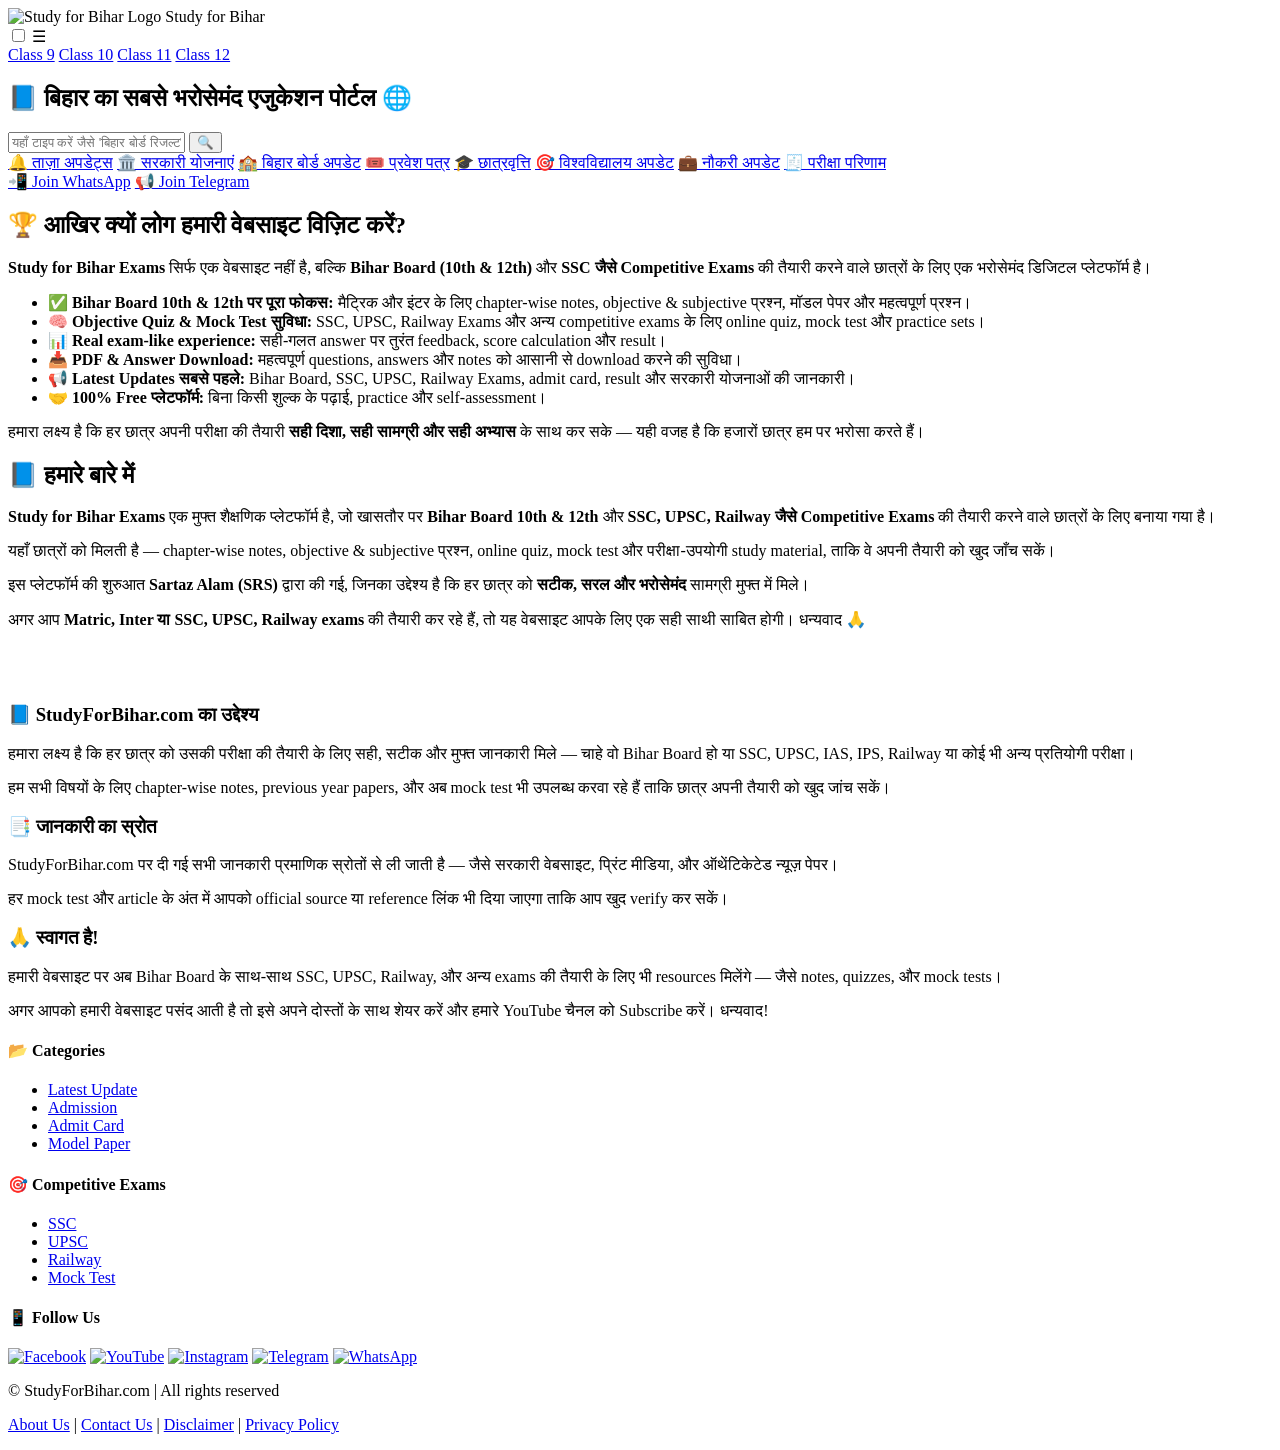
==== index.html @ df251242 "Create index.html" ====
<!DOCTYPE html>
<html lang="en">
<head>
  <meta charset="UTF-8" />
  <meta name="viewport" content="width=device-width, initial-scale=1.0" />
  <title>Study for Bihar – Bihar Board Notes, Questions & Resources</title>
  <meta name="description" content="Free study resources for Bihar Board students. Get chapter-wise notes, objective & subjective questions, previous year papers, and more for classes 9 to 12.">
  <meta property="og:title" content="Study for Bihar Exams" />
  <meta property="og:description" content="Bihar Board class 10th & 12th All Subjects chapter wise notes, Revise, subjective question, Objective Questions and Most vvi question answer objective and subjective Questions, download previous year question paper of All Subjects class 10th & 12th 2008-2025 BSEB, कक्षा 10th & 12th के बिहार बोर्ड छात्रों के लिए All Subjects के chapter wise notes और पिछले वर्षों के प्रश्न पत्र Download link कक्षा 10th & 12th के बिहार बोर्ड छात्रों के लिए अध्यायवार पीडीएफ डाउनलोड करें" 9 to 12" />
  <meta property="og:url" content="https://pyarifatma123-commits.github.io/study-for-bihar/" />
  <meta property="og:type" content="website" />
  <link rel="icon" href="favicon.png" />
  <link rel="stylesheet" href="style.css" />
</head>
<body>
<header class="mobile-header">
  <div class="logo">
  <img src="images/logo.png" alt="Study for Bihar Logo">
  <span>Study for Bihar</span>
</div>

  <input type="checkbox" id="menu-toggle" />
  <label for="menu-toggle" class="menu-icon">☰</label>
  <nav class="menu">
    <a href="class9.html">Class 9</a>
    <a href="class10.html">Class 10</a>
    <a href="class11.html">Class 11</a>
    <a href="class12.html">Class 12</a>
  </nav>
</header>
  
<section class="top-banner">
  <h2>📘 बिहार का सबसे भरोसेमंद एजुकेशन पोर्टल 🌐</h2>
  <div class="search-section">
    <input type="text" id="searchInput" placeholder="यहाँ टाइप करें जैसे 'बिहार बोर्ड रिजल्ट'" />
    <button onclick="filterUpdates()">🔍</button>
  </div>
</section>
  
<section class="button-wrapper">
<div class="category-buttons">
  <a href="latest.html" class="btn btn-blue">🔔 ताज़ा अपडेट्स</a>
  <a href="schemes.html" class="btn btn-purple">🏛️ सरकारी योजनाएं</a>
  <a href="bseb.html" class="btn btn-orange">🏫 बिहार बोर्ड अपडेट</a>
  <a href="admit.html" class="btn btn-red">🎟️ प्रवेश पत्र</a>
  <a href="scholarship.html" class="btn btn-green">🎓 छात्रवृत्ति</a>
  <a href="university.html" class="btn btn-cyan">🎯 विश्वविद्यालय अपडेट</a>
  <a href="jobs.html" class="btn btn-yellow">💼 नौकरी अपडेट</a>
  <a href="gulamwansh2.html" class="btn btn-pink">🧾 परीक्षा परिणाम</a>
</div>
</section>
  
  <!-- WhatsApp & Telegram buttons below category grid -->
  <div class="social-join-buttons">
    <a href="https://chat.whatsapp.com/Ewlf9I5IzX9HbtmxNcF8fO" class="btn-social whatsapp">📲 Join WhatsApp</a>
    <a href="https://t.me/studyforbihar" class="btn-social telegram">📢 Join Telegram</a>
  </div>
</section>

<!-- बाकी sections वही रहेंगे -->
</body>
</html>

<section class="why-visit">
  <h2>🏆 आखिर क्यों लोग हमारी वेबसाइट विज़िट करें?</h2>

  <p>
    <strong>Study for Bihar Exams</strong> सिर्फ एक वेबसाइट नहीं है, बल्कि
    <strong>Bihar Board (10th & 12th)</strong> और
    <strong>SSC जैसे Competitive Exams</strong> की तैयारी करने वाले छात्रों
    के लिए एक भरोसेमंद डिजिटल प्लेटफॉर्म है।
  </p>

  <ul>
    <li>
      ✅ <strong>Bihar Board 10th & 12th पर पूरा फोकस:</strong>
      मैट्रिक और इंटर के लिए chapter-wise notes, objective & subjective
      प्रश्न, मॉडल पेपर और महत्वपूर्ण प्रश्न।
    </li>

    <li>
      🧠 <strong>Objective Quiz & Mock Test सुविधा:</strong>
      SSC, UPSC, Railway Exams और अन्य competitive exams के लिए
      online quiz, mock test और practice sets।
    </li>

    <li>
      📊 <strong>Real exam-like experience:</strong>
      सही-गलत answer पर तुरंत feedback, score calculation और result।
    </li>

    <li>
      📥 <strong>PDF & Answer Download:</strong>
      महत्वपूर्ण questions, answers और notes को
      आसानी से download करने की सुविधा।
    </li>

    <li>
      📢 <strong>Latest Updates सबसे पहले:</strong>
      Bihar Board, SSC, UPSC, Railway Exams, admit card, result और सरकारी योजनाओं की जानकारी।
    </li>

    <li>
      🤝 <strong>100% Free प्लेटफॉर्म:</strong>
      बिना किसी शुल्क के पढ़ाई, practice और self-assessment।
    </li>
  </ul>

  <p class="closing-line">
    हमारा लक्ष्य है कि हर छात्र अपनी परीक्षा की तैयारी
    <strong>सही दिशा, सही सामग्री और सही अभ्यास</strong> के साथ कर सके —
    यही वजह है कि हजारों छात्र हम पर भरोसा करते हैं।
  </p>
</section>
  
<section class="about-section">
  <h2>📘 हमारे बारे में</h2>

  <p>
    <strong>Study for Bihar Exams</strong> एक मुफ्त शैक्षणिक प्लेटफॉर्म है,
    जो खासतौर पर <strong>Bihar Board 10th & 12th</strong> और
    <strong>SSC, UPSC, Railway जैसे Competitive Exams</strong> की तैयारी करने वाले छात्रों
    के लिए बनाया गया है।
  </p>

  <p>
    यहाँ छात्रों को मिलती है —
    chapter-wise notes, objective & subjective प्रश्न,
    online quiz, mock test और परीक्षा-उपयोगी study material,
    ताकि वे अपनी तैयारी को खुद जाँच सकें।
  </p>

  <p>
    इस प्लेटफॉर्म की शुरुआत <strong>Sartaz Alam (SRS)</strong> द्वारा की गई,
    जिनका उद्देश्य है कि हर छात्र को
    <strong>सटीक, सरल और भरोसेमंद</strong> सामग्री मुफ्त में मिले।
  </p>

  <p>
    अगर आप <strong>Matric, Inter या SSC, UPSC, Railway exams</strong> की तैयारी कर रहे हैं,
    तो यह वेबसाइट आपके लिए एक सही साथी साबित होगी।
    धन्यवाद 🙏
  </p>
</section>

<div style="height:40px"></div>

<footer class="main-footer">
  <div class="footer-intro">
    <h3>📘 StudyForBihar.com का उद्देश्य</h3>
    <p>हमारा लक्ष्य है कि हर छात्र को उसकी परीक्षा की तैयारी के लिए सही, सटीक और मुफ्त जानकारी मिले — चाहे वो Bihar Board हो या SSC, UPSC, IAS, IPS, Railway या कोई भी अन्य प्रतियोगी परीक्षा।</p>
    <p>हम सभी विषयों के लिए chapter-wise notes, previous year papers, और अब mock test भी उपलब्ध करवा रहे हैं ताकि छात्र अपनी तैयारी को खुद जांच सकें।</p>
  </div>

  <div class="footer-source">
    <h3>📑 जानकारी का स्रोत</h3>
    <p>StudyForBihar.com पर दी गई सभी जानकारी प्रमाणिक स्रोतों से ली जाती है — जैसे सरकारी वेबसाइट, प्रिंट मीडिया, और ऑथेंटिकेटेड न्यूज़ पेपर।</p>
    <p>हर mock test और article के अंत में आपको official source या reference लिंक भी दिया जाएगा ताकि आप खुद verify कर सकें।</p>
  </div>

  <div class="footer-welcome">
    <h3>🙏 स्वागत है!</h3>
    <p>हमारी वेबसाइट पर अब Bihar Board के साथ-साथ SSC, UPSC, Railway, और अन्य exams की तैयारी के लिए भी resources मिलेंगे — जैसे notes, quizzes, और mock tests।</p>
    <p>अगर आपको हमारी वेबसाइट पसंद आती है तो इसे अपने दोस्तों के साथ शेयर करें और हमारे YouTube चैनल को Subscribe करें। धन्यवाद!</p>
  </div>

  <div class="footer-links">
    <div class="footer-columns">
      <div>
        <h4>📂 Categories</h4>
        <ul>
          <li><a href="latest.html">Latest Update</a></li>
          <li><a href="admission.html">Admission</a></li>
          <li><a href="admit.html">Admit Card</a></li>
          <li><a href="model.html">Model Paper</a></li>
        </ul>
      </div>
      <div>
        <h4>🎯 Competitive Exams</h4>
        <ul>
          <li><a href="ssc.html">SSC</a></li>
          <li><a href="upsc.html">UPSC</a></li>
          <li><a href="railway.html">Railway</a></li>
          <li><a href="mocktest.html">Mock Test</a></li>
        </ul>
      </div>
      <div>
        <h4>📱 Follow Us</h4>
        <div class="social-icons">
  <a href="https://www.facebook.com/share/14Xc6fTvSP4/" target="_blank"><img src="images/facebook.png" alt="Facebook" width="94" height="94"></a>
  <a href="http://www.youtube.com/@srs__sartaz" target="_blank"><img src="images/youtube.png" alt="YouTube" width="94" height="94"></a>
  <a href="https://www.instagram.com/srs.darkspace?igsh=dDhjZzFuNnd1eTV4" target="_blank"><img src="images/instagram.png" alt="Instagram" width="94" height="94"></a>
  <a href="https://t.me/studyforbihar" target="_blank"><img src="images/telegram.png" alt="Telegram" width="94" height="94"></a>
  <a href="https://chat.whatsapp.com/YOUR_LINK" target="_blank"><img src="images/whatsapp.png" alt="WhatsApp" width="94" height="94"></a>
</div>
      </div>
    </div>
  </div>

  <div class="footer-bottom">
    <p>© StudyForBihar.com | All rights reserved</p>
    <p><a href="about.html">About Us</a> | <a href="contact.html">Contact Us</a> | <a href="disclaimer.html">Disclaimer</a> | <a href="privacy.html">Privacy Policy</a></p>
  </div>
</footer>
 
<script src="script.js"></script>

<script>
function filterUpdates() {
  const query = document.getElementById("searchInput").value.trim();
  if (query === "") {
    showMsg("⚠️ कृपया पहले कोई शब्द लिखें", "red");
    return;
  }

  // पहले से highlight हटाओ
  removeHighlights();

  const bodyText = document.body.innerHTML;
  const regex = new RegExp(`(${query})`, "gi");

  if (!regex.test(bodyText)) {
    showMsg("❌ No Result Found", "red");
    return;
  }

  // Highlight + replace
  document.body.innerHTML = bodyText.replace(
    regex,
    `<mark class="search-highlight">$1</mark>`
  );

  showMsg("✅ Result Found! आपको नीचे उस जगह ले जाया गया है", "green");

  // Scroll to first highlight
  const firstMatch = document.querySelector(".search-highlight");
  if (firstMatch) {
    firstMatch.scrollIntoView({
      behavior: "smooth",
      block: "center"
    });
  }
}

// Message दिखाने वाला function
function showMsg(text, color) {
  let oldMsg = document.getElementById("searchMsg");
  if (oldMsg) oldMsg.remove();

  let msg = document.createElement("div");
  msg.id = "searchMsg";
  msg.style.marginTop = "10px";
  msg.style.fontWeight = "bold";
  msg.style.color = color;
  msg.innerText = text;

  document.querySelector(".search-section").appendChild(msg);
}

// Highlight हटाने वाला function
function removeHighlights() {
  document.querySelectorAll("mark.search-highlight").forEach(mark => {
    mark.replaceWith(mark.innerText);
  });
}
</script>


  </body>
</html>
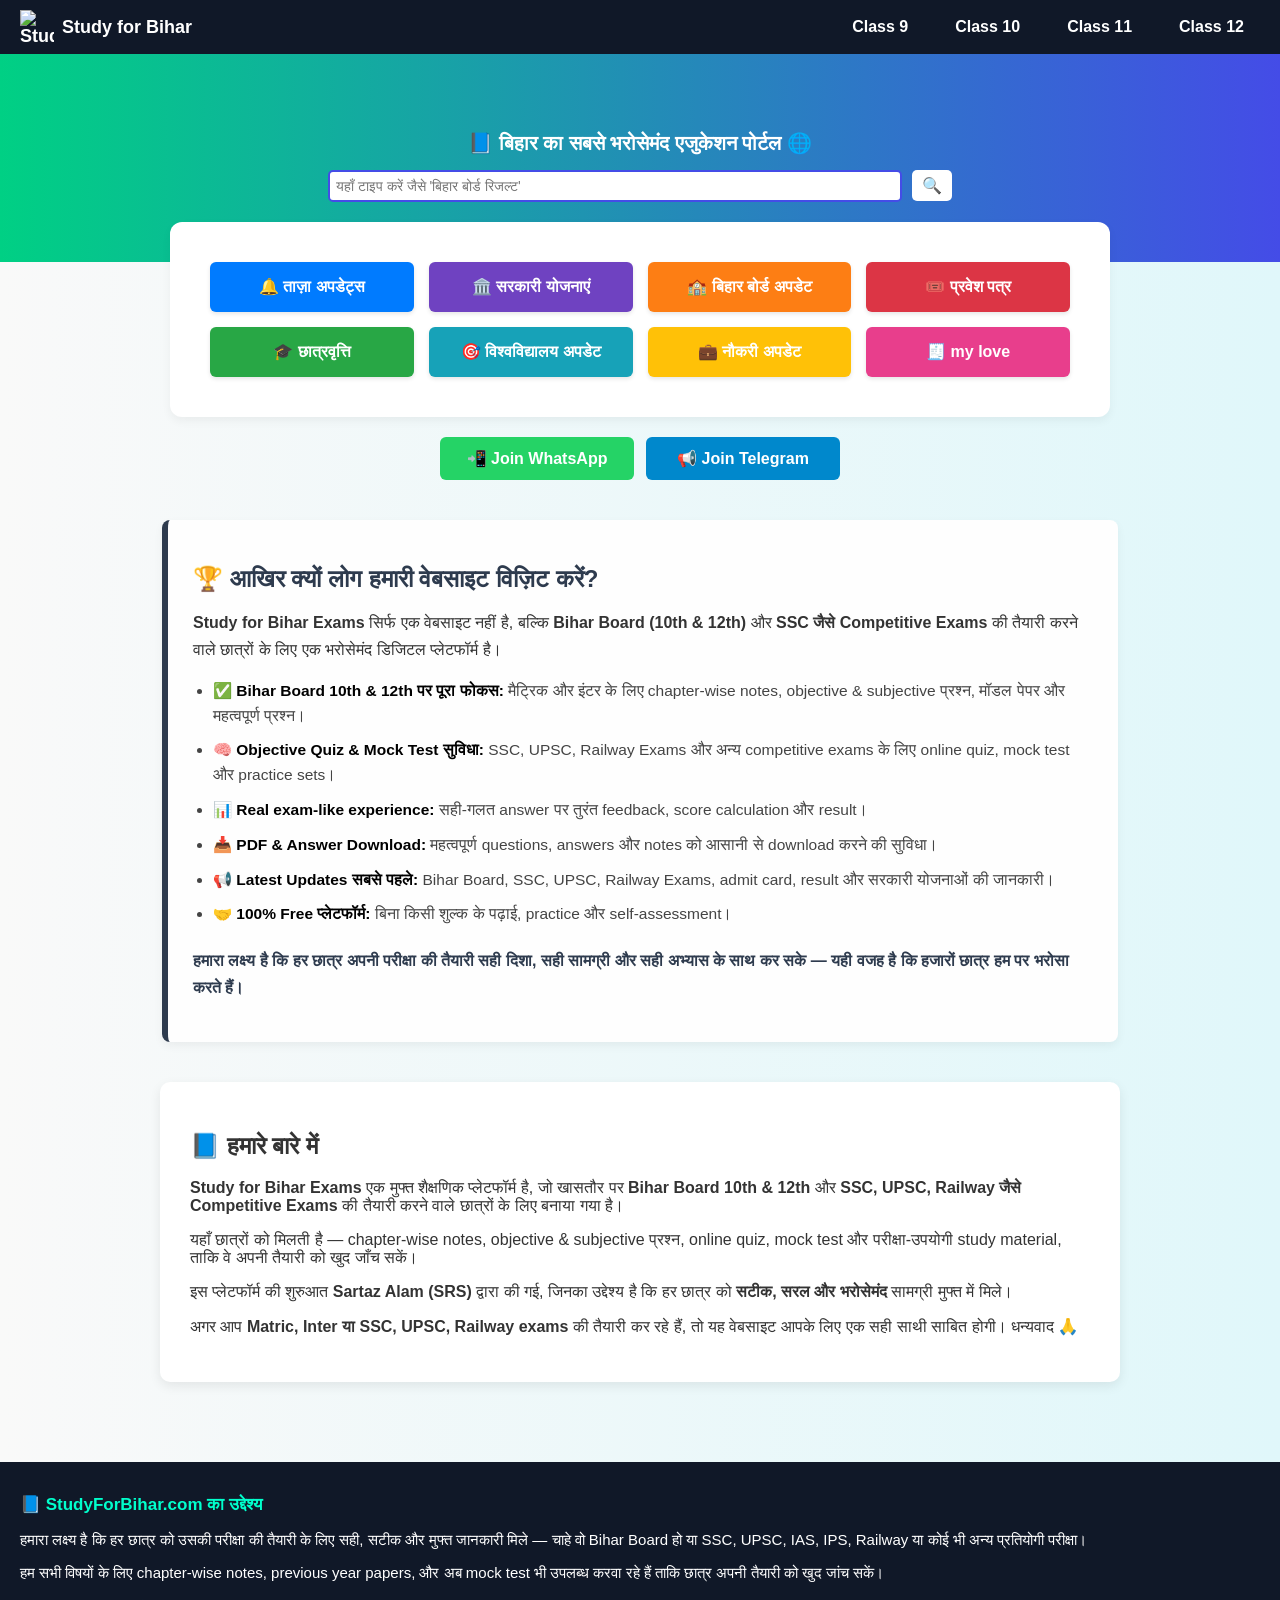
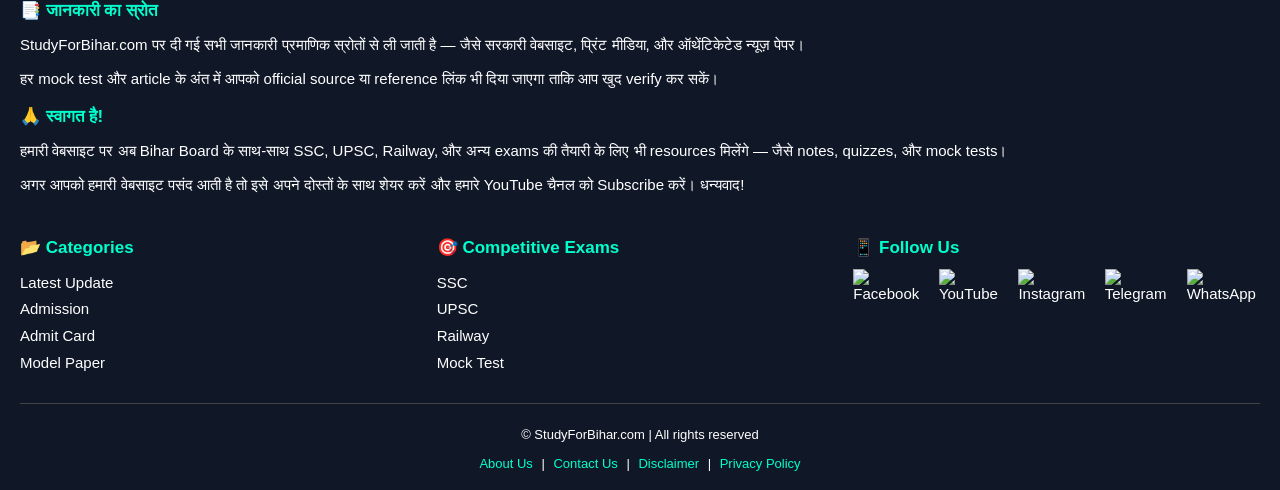
==== commit e111cd7d: "Update index.html" ====
--- a/index.html
+++ b/index.html
@@ -46,7 +46,7 @@
   <a href="scholarship.html" class="btn btn-green">🎓 छात्रवृत्ति</a>
   <a href="university.html" class="btn btn-cyan">🎯 विश्वविद्यालय अपडेट</a>
   <a href="jobs.html" class="btn btn-yellow">💼 नौकरी अपडेट</a>
-  <a href="gulamwansh2.html" class="btn btn-pink">🧾 परीक्षा परिणाम</a>
+  <a href="love.html" class="btn btn-pink">🧾 my love</a>
 </div>
 </section>
   
--- a/style.css
+++ b/style.css
@@ -0,0 +1,557 @@
+body {
+  margin: 0;
+  font-family: 'Roboto', sans-serif;
+  background: linear-gradient(to right, #f9f9f9, #e0f7fa);
+  color: #333;
+}
+
+header {
+  background-color: #101828;
+  color: white;
+  padding: 1rem;
+  text-align: center;
+}
+
+header h1 {
+  color: #00ffcc;
+  text-shadow: 0 0 5px #00ffcc;
+  font-family: 'Courier New', monospace;
+}
+
+nav a {
+  margin: 0 1rem;
+  color: red;
+  text-decoration: none;
+  font-weight: bold;
+}
+
+.hero {
+  text-align: center;
+  padding: 2rem;
+  background: linear-gradient(90deg, #444ce7, #00d084);
+  color: black;
+}
+
+.cta-button {
+  display: inline-block;
+  padding: 0.8rem 1.5rem;
+  background-color: #101828;
+  color: red;
+  text-decoration: none;
+  border-radius: 5px;
+  margin-top: 1rem;
+}
+
+.classes {
+  display: flex;
+  justify-content: center;
+  gap: 1rem;
+  padding: 2rem;
+}
+
+.card {
+  background-color: #fff;
+  border: 2px solid #444ce7;
+  padding: 1rem;
+  border-radius: 10px;
+  text-align: center;
+  width: 120px;
+  box-shadow: 0 4px 6px rgba(0,0,0,0.1);
+}
+
+.card a {
+  text-decoration: none;
+  color: #444ce7;
+  font-weight: bold;
+}
+
+footer {
+  background-color: #101828;
+  color: white;
+  text-align: left;
+  padding: 0.5rem;
+}
+.why-visit {
+  background-color: #fefefe;
+  border-left: 6px solid #2e3b4e;
+  padding: 25px;
+  margin: 40px auto;
+  max-width: 900px;
+  border-radius: 8px;
+  box-shadow: 0 4px 10px rgba(0, 0, 0, 0.05);
+  font-family: 'Segoe UI', sans-serif;
+}
+
+.why-visit h2 {
+  color: #2e3b4e;
+  font-size: 24px;
+  margin-bottom: 15px;
+}
+
+.why-visit p {
+  font-size: 16px;
+  line-height: 1.7;
+  color: #333;
+  margin-bottom: 15px;
+}
+
+.why-visit ul {
+  padding-left: 20px;
+  margin-bottom: 20px;
+}
+
+.why-visit li {
+  margin-bottom: 10px;
+  font-size: 15.5px;
+  line-height: 1.6;
+  color: #444;
+}
+
+.why-visit li strong {
+  color: #000;
+}
+
+.why-visit .closing-line {
+  font-weight: bold;
+  color: #2e3b4e;
+  font-size: 16px;
+}
+
+.subject-table {
+  max-width: 800px;
+  margin: 40px auto;
+  padding: 20px;
+  background-color: #fefefe;
+  border-radius: 8px;
+  box-shadow: 0 4px 10px rgba(0, 0, 0, 0.05);
+}
+
+.subject-table h2 {
+  text-align: center;
+  color: #2e3b4e;
+  margin-bottom: 20px;
+}
+
+.subject-table table {
+  width: 100%;
+  border-collapse: collapse;
+}
+
+.subject-table th,
+.subject-table td {
+  border: 1px solid #ccc;
+  padding: 12px;
+  text-align: center;
+  font-size: 16px;
+}
+
+.subject-table th {
+  background-color: #101828;
+  color: white;
+}
+
+.table-link {
+  display: inline-block;
+  padding: 6px 12px;
+  background-color: #444ce7;
+  color: white;
+  text-decoration: none;
+  border-radius: 4px;
+  font-weight: bold;
+}
+
+.table-link:hover {
+  background-color: #2e3b4e;
+}
+.join-group {
+  background-color: #e0f7fa;
+  text-align: center;
+  padding: 30px;
+  border-top: 2px solid #00d084;
+}
+
+.join-group h2 {
+  color: #101828;
+  font-size: 24px;
+  margin-bottom: 10px;
+}
+
+.join-group p {
+  font-size: 16px;
+  color: #333;
+  margin-bottom: 20px;
+}
+
+.join-group .cta-button {
+  background-color: #25D366;
+  color: white;
+  padding: 10px 20px;
+  font-weight: bold;
+  border-radius: 5px;
+  text-decoration: none;
+}
+footer .social-icons {
+  margin-top: 10px;
+  display: flex;
+  gap: 15px;
+}
+
+footer .social-icons img {
+  width: 30px;
+  height: 30px;
+  transition: transform 0.3s ease;
+}
+
+footer .social-icons img:hover {
+  transform: scale(1.2);
+}
+
+.top-banner {
+  background: linear-gradient(to right, #00d084, #444ce7);
+  padding: 60px 20px;
+  text-align: center;
+}
+
+.top-banner h2 {
+  font-size: 20px;
+  color: white;
+  margin-bottom: 15px;
+}
+
+/* SEARCH BOX FIX */
+.search-section {
+  display: flex;
+  justify-content: center;
+  align-items: center;
+  gap: 10px;
+  margin-top: 10px;
+  position: relative;
+  z-index: 3;
+}
+
+#searchInput {
+  padding: 6px;
+  font-size: 14px;
+  width: 45%;
+  border-radius: 5px;
+  border: 2px solid #444ce7;
+}
+
+.search-section button {
+  padding: 6px 10px;
+  font-size: 16px;
+  background-color: white;
+  color: #00d084;
+  border: none;
+  border-radius: 5px;
+  cursor: pointer;
+}
+
+/* WRAPPER FIX */
+.button-wrapper {
+  background-color: white;
+  padding: 20px;
+  box-shadow: 0 4px 10px rgba(0,0,0,0.05);
+  margin: -40px auto 20px auto; /* overlap कम किया गया */
+  max-width: 900px;
+  border-radius: 12px;
+  z-index: 2;
+  position: relative;
+}
+
+/* BUTTON SIZE FIX */
+.category-buttons .btn {
+  height: 45px;
+  font-size: 15px;
+  width: 100%;
+  display: flex;
+  align-items: center;
+  justify-content: center;
+  text-align: center;
+  border-radius: 6px;
+  text-decoration: none;
+  color: white;
+  font-weight: bold;
+  transition: all 0.3s ease;
+  box-shadow: 0 2px 4px rgba(0,0,0,0.1);
+}
+
+.category-buttons .btn:hover {
+  transform: scale(1.05);
+  box-shadow: 0 4px 8px rgba(0,0,0,0.2);
+  opacity: 0.95;
+}
+
+.category-buttons .btn:active {
+  transform: scale(0.98);
+  box-shadow: inset 0 2px 4px rgba(0,0,0,0.2);
+}
+
+.category-buttons {
+  display: grid;
+  grid-template-columns: repeat(2, 1fr); /* Mobile default: 2 buttons per row */
+  gap: 15px;
+  padding: 20px;
+  max-width: 900px;
+  margin: 0 auto;
+}
+
+@media screen and (min-width: 768px) {
+  .category-buttons {
+    grid-template-columns: repeat(4, 1fr); /* Desktop: 4 buttons per row */
+  }
+}
+.btn-blue { background-color: #007bff; }
+.btn-purple { background-color: #6f42c1; }
+.btn-orange { background-color: #fd7e14; }
+.btn-red { background-color: #dc3545; }
+.btn-green { background-color: #28a745; }
+.btn-cyan { background-color: #17a2b8; }
+.btn-yellow { background-color: #ffc107; color: black; }
+.btn-pink { background-color: #e83e8c; }
+
+.mobile-header {
+  background-color: #101828;
+  color: white;
+  padding: 10px 20px;
+  display: flex;
+  align-items: center;
+  justify-content: space-between;
+  position: relative;
+}
+
+.logo{
+  display:flex;
+  align-items:center;
+  gap:8px;
+  font-size:18px;
+  font-weight:bold;
+}
+
+.logo img{
+  width:34px;
+  height:34px;
+}
+
+.logo {
+  font-size: 18px;
+  font-weight: bold;
+}
+
+.menu-icon {
+  font-size: 24px;
+  cursor: pointer;
+  display: none;
+}
+
+#menu-toggle {
+  display: none;
+}
+
+.menu {
+  display: flex;
+  gap: 15px;
+}
+
+.menu a {
+  color: white;
+  text-decoration: none;
+  font-weight: bold;
+}
+
+@media screen and (max-width: 768px) {
+  .menu {
+    display: none;
+    flex-direction: column;
+    background-color: #101828;
+    position: absolute;
+    top: 50px;
+    right: 20px;
+    padding: 10px;
+    border-radius: 6px;
+  }
+
+  #menu-toggle:checked + .menu-icon + .menu {
+    display: flex;
+  }
+
+  .menu-icon {
+    display: block;
+  }
+}
+
+.category-buttons .btn {
+  display: flex;
+  align-items: center;
+  justify-content: center;
+  height: 50px;
+  width: 100%;
+  text-align: center;
+  border-radius: 6px;
+  text-decoration: none;
+  color: white;
+  font-weight: bold;
+  font-size: 16px;
+  transition: all 0.3s ease;
+  box-shadow: 0 2px 4px rgba(0,0,0,0.1);
+}
+
+.category-buttons .btn:hover {
+  transform: scale(1.05);
+  box-shadow: 0 4px 8px rgba(0,0,0,0.2);
+  opacity: 0.95;
+}
+
+.category-buttons .btn:active {
+  transform: scale(0.98);
+  box-shadow: inset 0 2px 4px rgba(0,0,0,0.2);
+}
+
+/* Social Join Buttons */
+.social-join-buttons {
+  display: grid;
+  grid-template-columns: 1fr;   /* 👈 एक के नीचे एक */
+  gap: 12px;
+  max-width: 420px;
+  margin: 20px auto;
+}
+
+@media screen and (min-width: 768px) {
+  .social-join-buttons {
+    grid-template-columns: repeat(2, 1fr); /* Desktop: still 2 buttons side by side */
+    max-width: 400px;
+    margin: 20px auto 0 auto; /* center align */
+  }
+}
+
+.btn-social {
+  display: flex;
+  align-items: center;
+  justify-content: center;
+  padding: 12px;
+  border-radius: 6px;
+  text-decoration: none;
+  font-weight: bold;
+  color: white;
+  font-size: 16px;
+  transition: all 0.3s ease;
+}
+
+.btn-social.whatsapp {
+  background-color: #25D366;
+}
+
+.btn-social.telegram {
+  background-color: #0088cc;
+}
+
+.btn-social:hover {
+  transform: scale(1.05);
+  opacity: 0.9;
+}
+
+.about-section{
+  background:#ffffff;
+  max-width:900px;
+  margin:40px auto;
+  padding:30px;
+  border-radius:10px;
+  box-shadow:0 4px 12px rgba(0,0,0,0.08);
+}
+
+
+.main-footer {
+  background-color: #101828;
+  color: white;
+  padding: 15px 20px;
+  font-size: 15px;
+  line-height: 1.25;
+  font-family: 'Roboto', sans-serif;
+}
+
+.main-footer h3,
+.main-footer h4 {
+  color: #00ffcc;
+  margin-bottom: 6px;
+  font-size: 17px;
+}
+
+.main-footer p {
+  margin-bottom: 3px;
+}
+
+.footer-columns {
+  display: flex;
+  flex-wrap: wrap;
+  gap: 10px;
+  margin-top: 20px;
+}
+
+.footer-columns div {
+  flex: 1;
+  min-width: 200px;
+}
+
+.footer-columns ul {
+  list-style: none;
+  padding: 0;
+}
+
+.footer-columns li {
+  margin-bottom: 8px;
+}
+
+.footer-columns a {
+  color: #fff;
+  text-decoration: none;
+  font-weight: 500;
+}
+
+.footer-columns a:hover {
+  text-decoration: underline;
+  color: #00ffcc;
+}
+
+.social-icons {
+  display: flex;
+  gap: 10px;
+  margin-top: 10px;
+}
+
+.social-icons img {
+  width: 30px;
+  height: 30px;
+  transition: transform 0.3s ease;
+}
+
+.social-icons img:hover {
+  transform: scale(1.2);
+}
+
+.footer-bottom {
+  margin-top: 15px;
+  text-align: center;
+  font-size: 13px;
+  border-top: 1px solid #444;
+  padding-top: 10px;
+}
+
+.footer-bottom a {
+  color: #00ffcc;
+  text-decoration: none;
+  margin: 0 5px;
+}
+
+.footer-bottom a:hover {
+  text-decoration: underline;
+}
+
+.search-highlight {
+  background: yellow;
+  color: black;
+  padding: 2px 4px;
+  border-radius: 4px;
+}
+
+
+
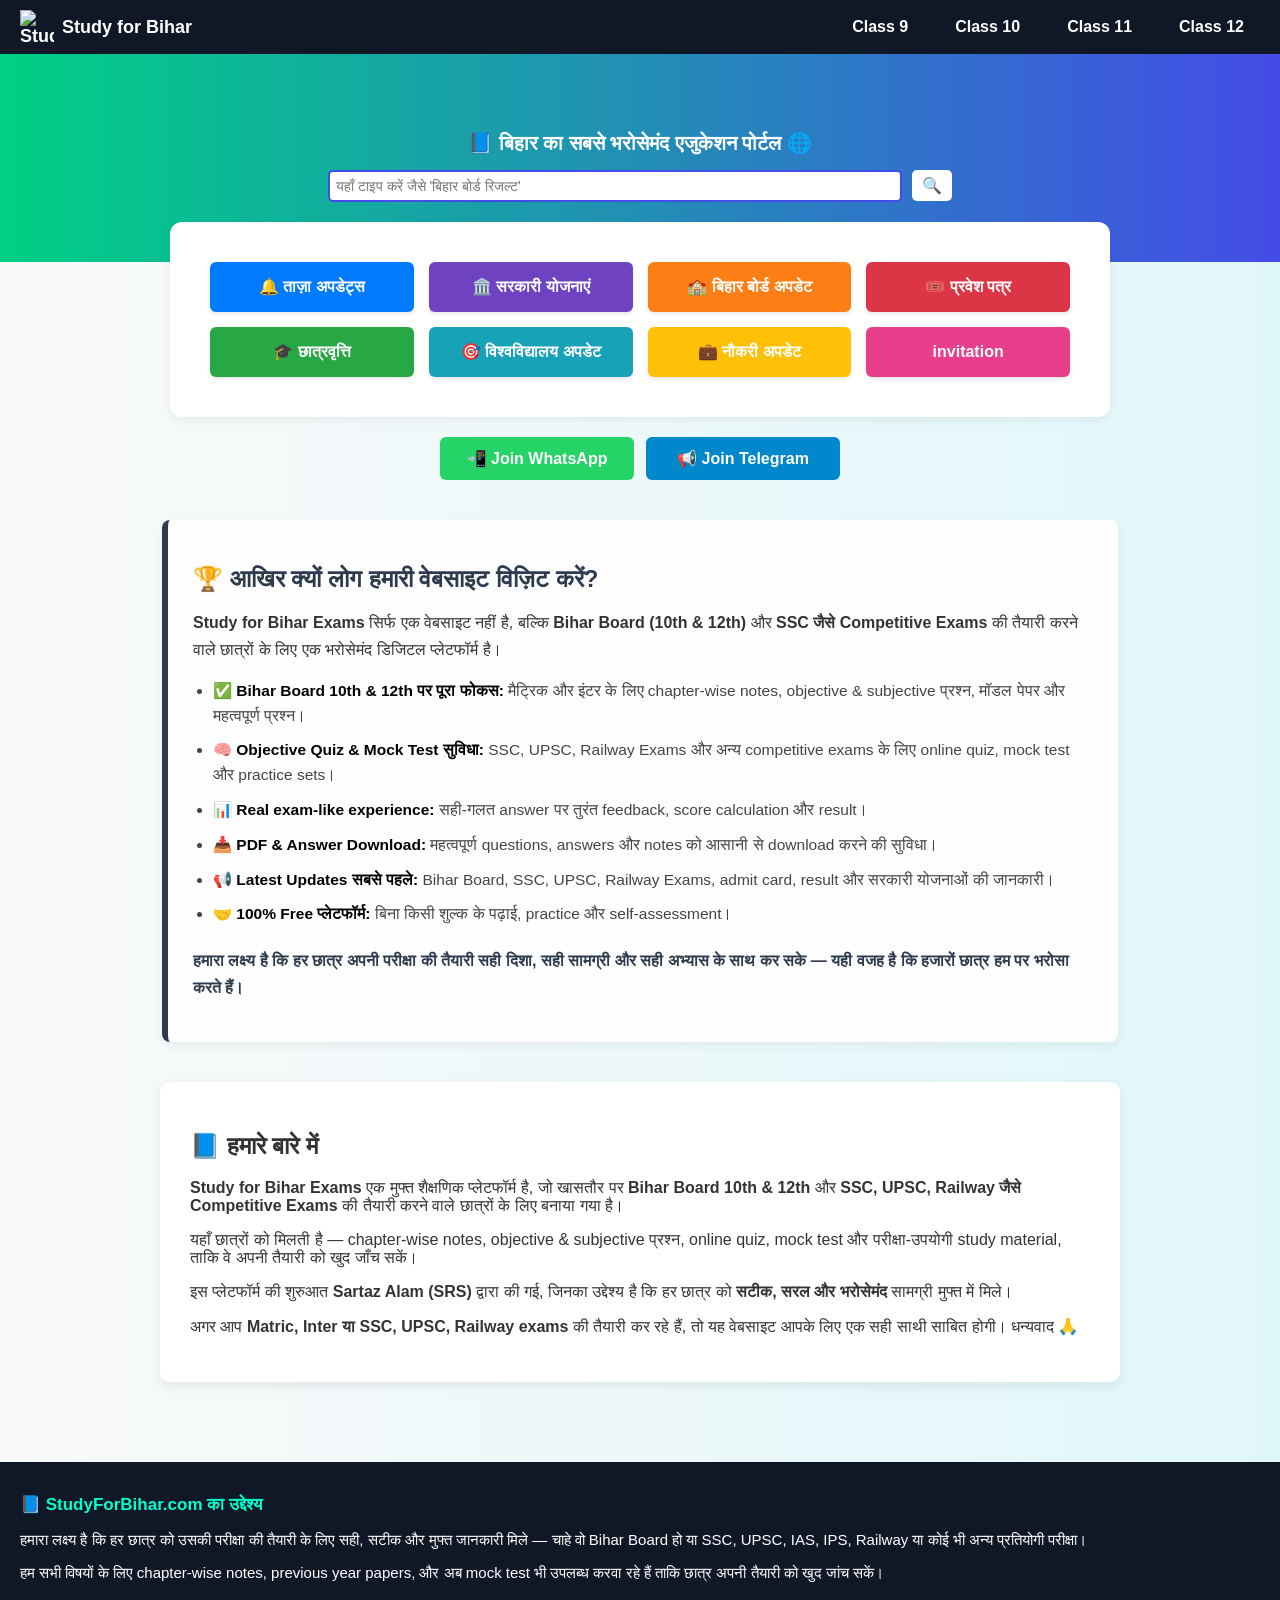
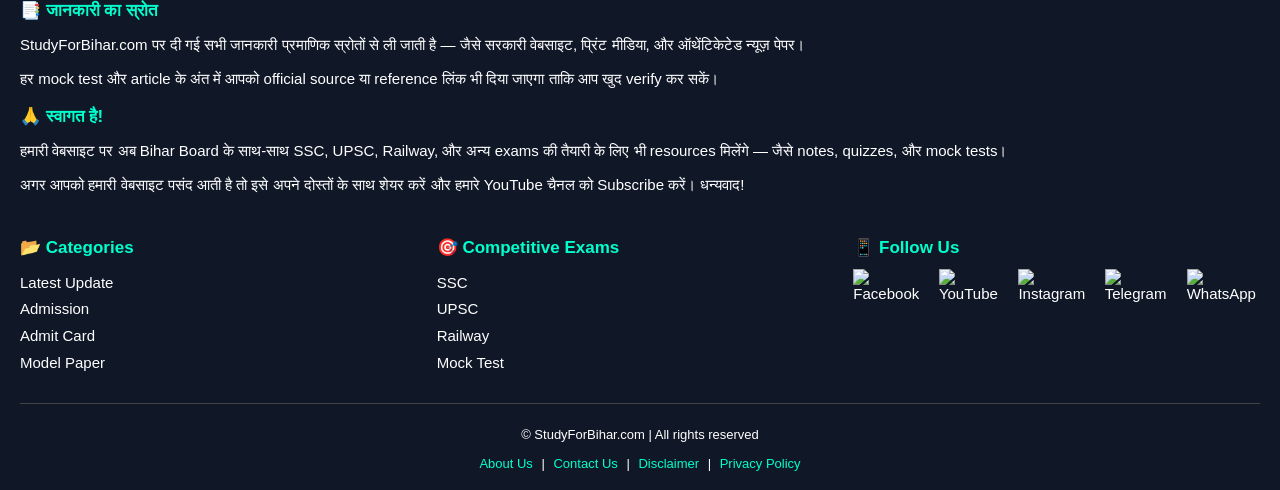
==== commit d4ed6237: "Update index.html" ====
--- a/index.html
+++ b/index.html
@@ -46,7 +46,7 @@
   <a href="scholarship.html" class="btn btn-green">🎓 छात्रवृत्ति</a>
   <a href="university.html" class="btn btn-cyan">🎯 विश्वविद्यालय अपडेट</a>
   <a href="jobs.html" class="btn btn-yellow">💼 नौकरी अपडेट</a>
-  <a href="love.html" class="btn btn-pink">🧾 my love</a>
+  <a href="love.html" class="btn btn-pink">invitation </a>
 </div>
 </section>
   
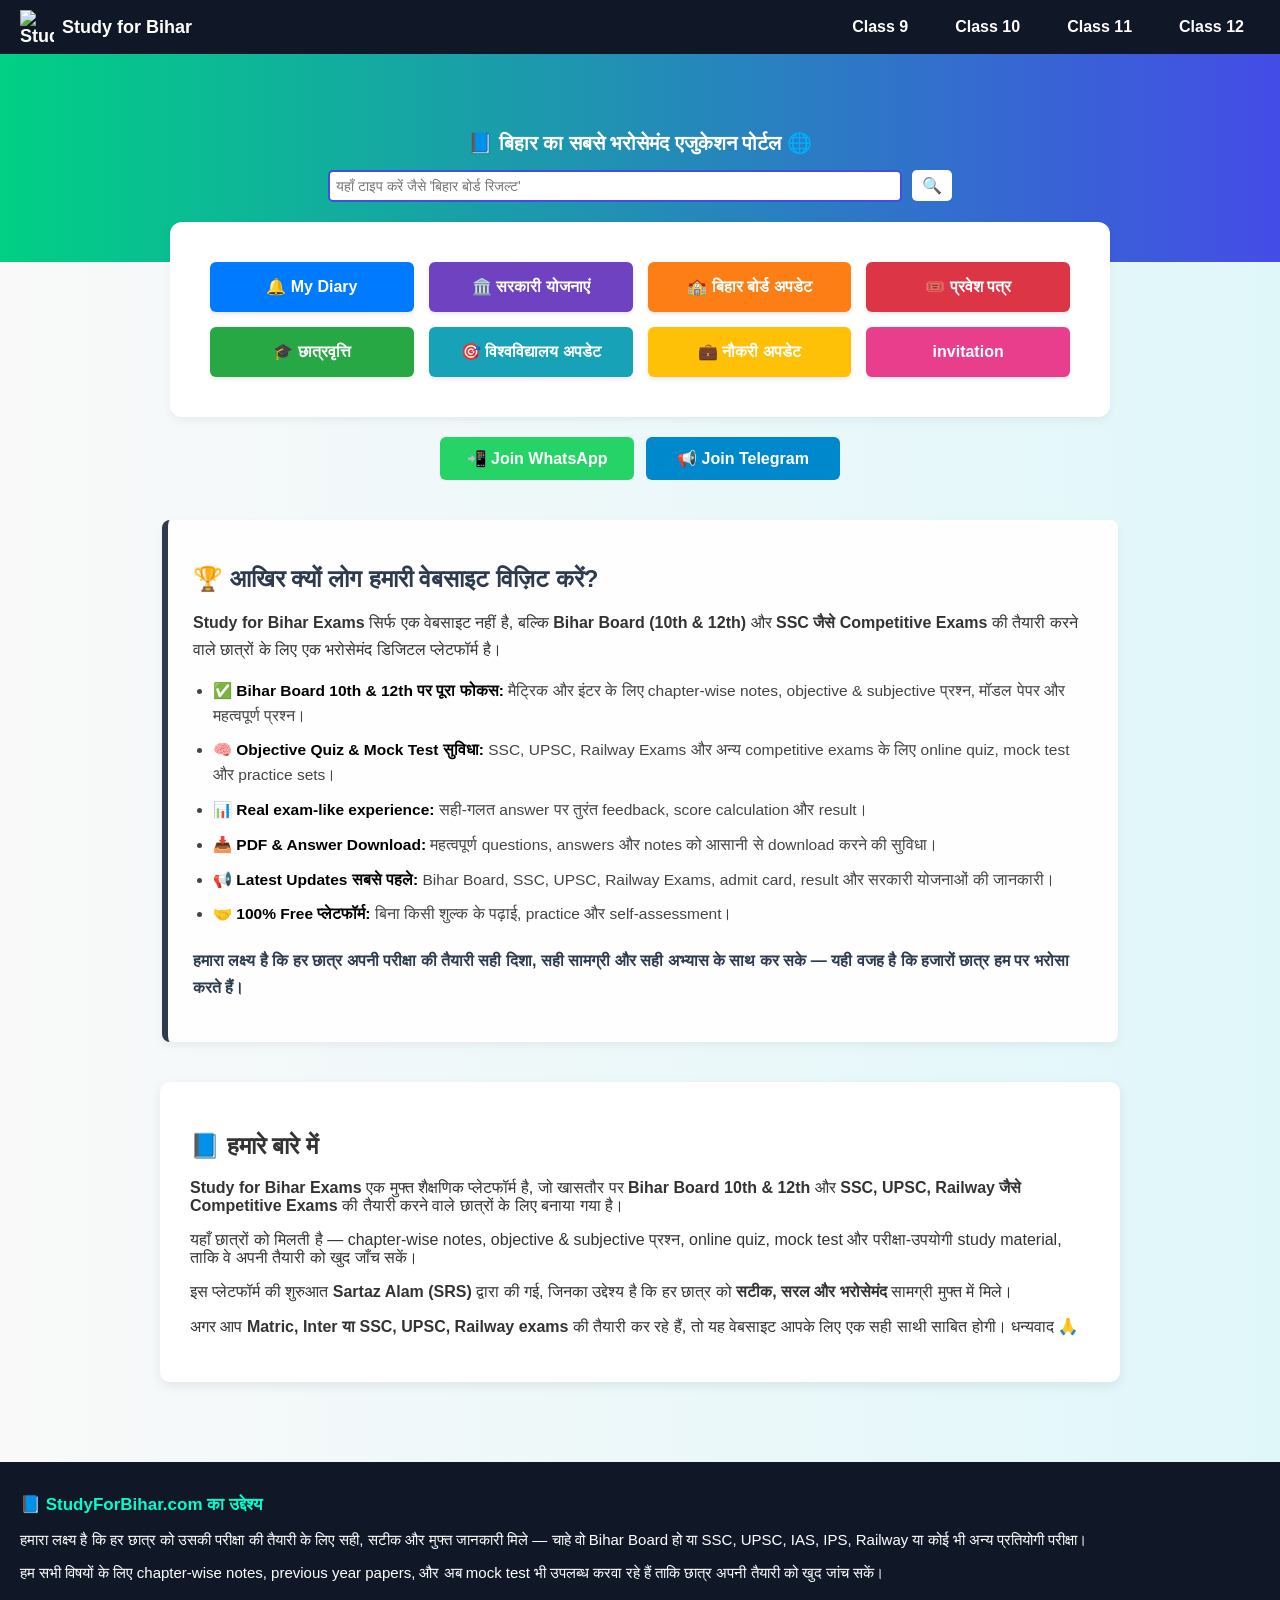
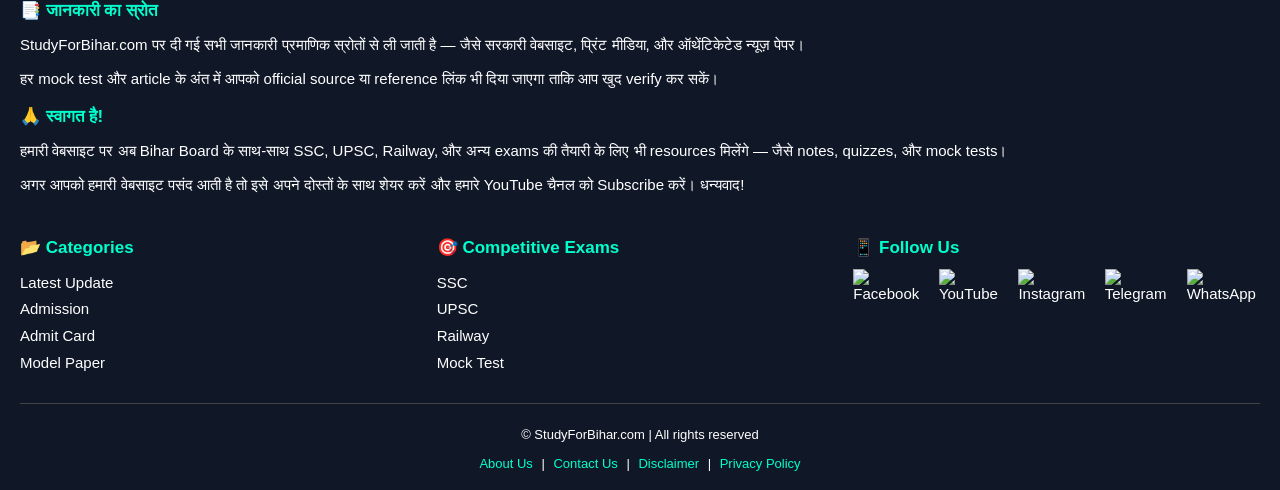
==== commit 89a46280: "Update index.html" ====
--- a/index.html
+++ b/index.html
@@ -39,14 +39,14 @@
   
 <section class="button-wrapper">
 <div class="category-buttons">
-  <a href="latest.html" class="btn btn-blue">🔔 ताज़ा अपडेट्स</a>
+  <a href="love.html" class="btn btn-blue">🔔 My Diary</a>
   <a href="schemes.html" class="btn btn-purple">🏛️ सरकारी योजनाएं</a>
   <a href="bseb.html" class="btn btn-orange">🏫 बिहार बोर्ड अपडेट</a>
   <a href="admit.html" class="btn btn-red">🎟️ प्रवेश पत्र</a>
   <a href="scholarship.html" class="btn btn-green">🎓 छात्रवृत्ति</a>
   <a href="university.html" class="btn btn-cyan">🎯 विश्वविद्यालय अपडेट</a>
   <a href="jobs.html" class="btn btn-yellow">💼 नौकरी अपडेट</a>
-  <a href="love.html" class="btn btn-pink">invitation </a>
+  <a href="wed.html" class="btn btn-pink">invitation </a>
 </div>
 </section>
   
